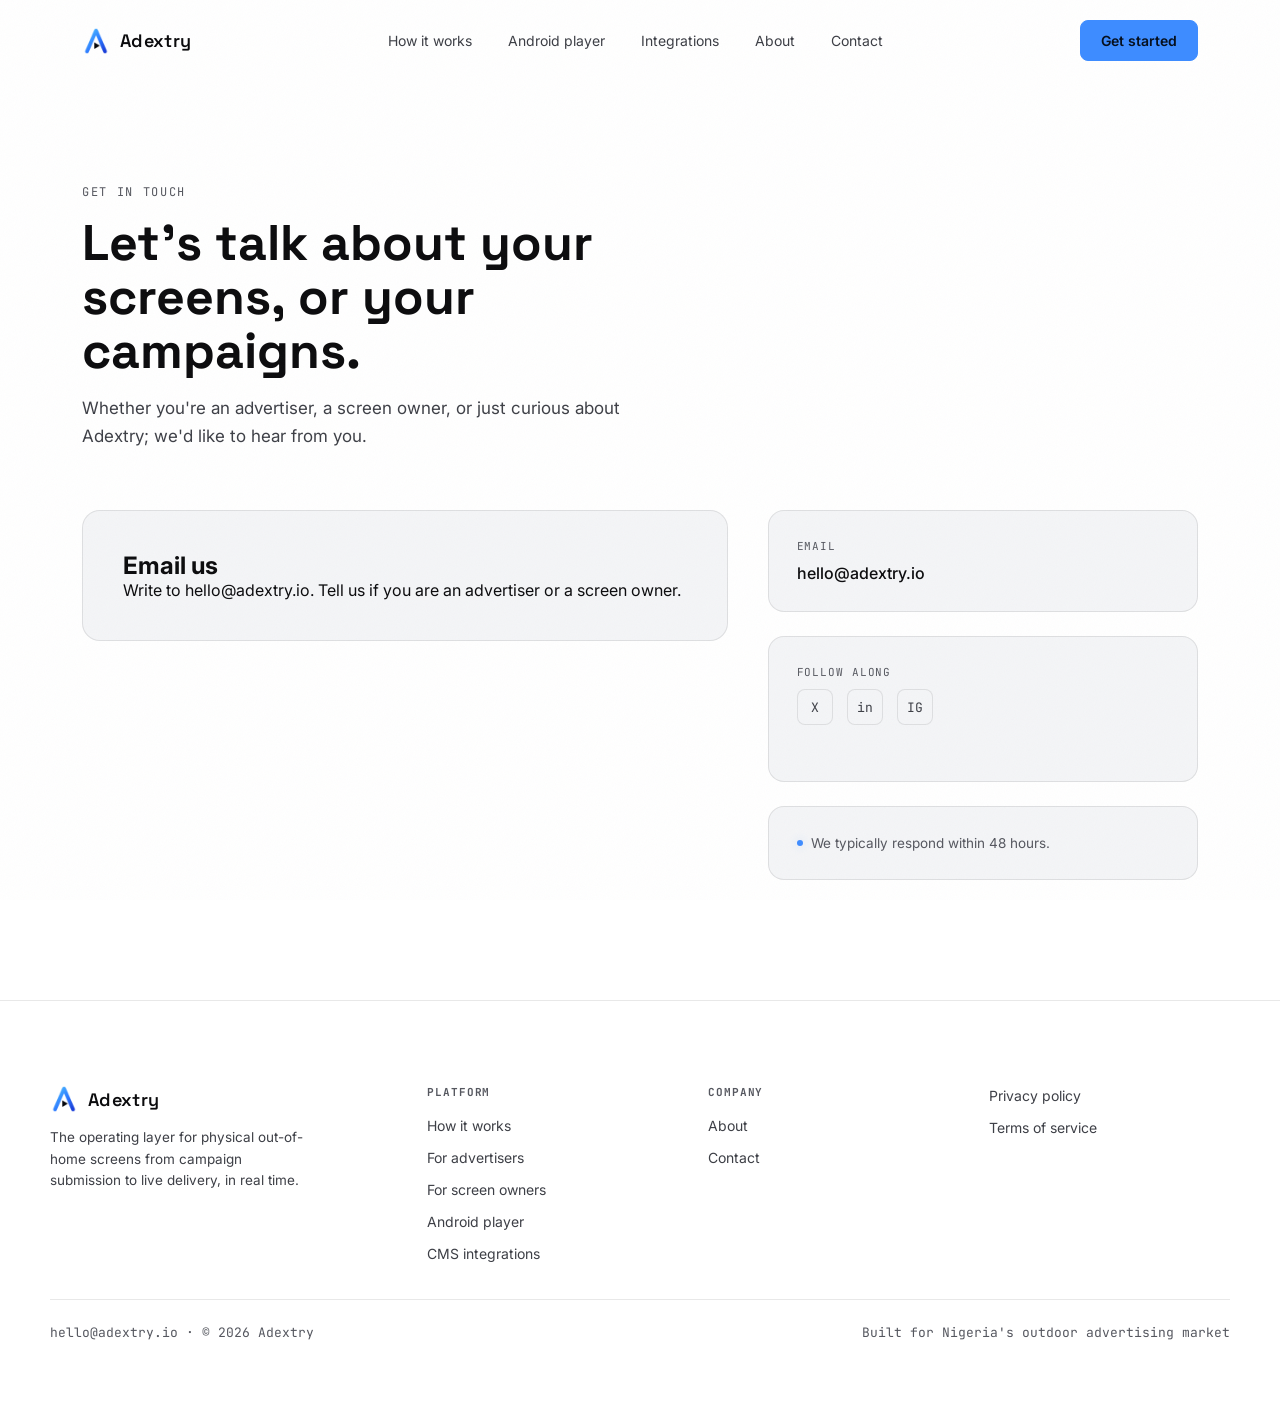
==== contact/index.html @ 5902b3f1 "Adextry landing site" ====
<!DOCTYPE html>
<html lang="en">
<head>
<meta charset="UTF-8" />
<meta name="viewport" content="width=device-width, initial-scale=1.0" />
<meta name="color-scheme" content="dark light">
<title>Contact Adextry</title>

<meta name="description" content="Adextry connects advertisers with digital billboards and screens across Nigeria. Choose your screens, pay in naira, and get proof-of-play for every airing.">
<meta name="theme-color" content="#2563EB">
<link rel="icon" href="../static/images/logo/favicon.ico" sizes="any">
<link rel="icon" type="image/png" sizes="32x32" href="../static/images/logo/favicon-32.png">
<link rel="icon" type="image/png" sizes="192x192" href="../static/images/logo/favicon-192.png">
<link rel="apple-touch-icon" href="../static/images/logo/apple-touch-icon.png">
<meta property="og:site_name" content="Adextry">
<meta property="og:type" content="website">
<meta property="og:title" content="Adextry: advertise on real screens, without the salesperson">
<meta property="og:description" content="Book digital billboards across Nigeria. Proof-of-play for every airing.">
<meta property="og:image" content="://../static/images/logo/og-image.png">
<meta name="twitter:card" content="summary_large_image">

<link rel="preconnect" href="https://fonts.googleapis.com">
<link href="https://fonts.googleapis.com/css2?family=Space+Grotesk:wght@400;500;600;700&family=Inter:wght@400;500;600&family=JetBrains+Mono:wght@400;500&display=swap" rel="stylesheet">
<link rel="stylesheet" href="../static/css/adextry/base.css">

<!---->


<link rel="stylesheet" href="../static/css/adextry/contact.css">


<link rel="stylesheet" href="../static/css/adextry/theme-light.css">
</head>
<body>


<nav id="nav">
  <div class="wrap nav-row">
    <a href="../" class="logo">
      <img
        src="../static/images/logo/logo-dark.png"
        alt="Adextry"
        class="logo-mark-img logo-t-dark"
      >
<img
        src="../static/images/logo/logo-light.png"
        alt="" aria-hidden="true"
        class="logo-mark-img logo-t-light"
      >
      <span class="logo-word">Adextry</span>
    </a>

    <div class="nav-links">
      <a href="../how-it-works/"
          class="">How it works</a>
          <a href="../player/" class="">Android player</a>
      <a href="../integrations/"
      class="">Integrations</a>
      <a href="../about/"
          class="">About</a>
      <a href="../contact/"
          class="">Contact</a>
    </div>

    <div class="nav-actions">
      <a href="../contact/" class="btn btn-primary">Get started</a>
    </div>

    <!-- Mobile-only hamburger, hidden on desktop via CSS -->
    <button class="nav-toggle" id="navToggle" aria-label="Open menu" aria-expanded="false" aria-controls="mobileMenu">
      <span></span><span></span><span></span>
    </button>
  </div>
</nav>

<!-- Mobile slide-down menu, hidden on desktop via CSS -->
<div class="mobile-menu" id="mobileMenu">
  <a href="../how-it-works/"
     class="">How it works</a>
  <a href="../player/"
    class="">Android player</a>
  <a href="../integrations/"
    class="">Integrations</a>
  <a href="../about/"
     class="">About</a>
  <a href="../contact/"
     class="">Contact</a>
  <div class="mobile-actions">
    <a href="../contact/" class="btn btn-primary">Get started</a>
  </div>
</div>



<header class="page-head">
  <div class="wrap">
    <span class="eyebrow">Get in touch</span>
    <h1>Let's talk about your screens, or your campaigns.</h1>
    <p>Whether you're an advertiser, a screen owner, or just curious about Adextry; we'd like to hear from you.</p>
  </div>
</header>

<section class="wrap contact-grid">
  
  <!-- HTMX Target Wrapper -->
  <div id="contact-panel-container" class="form-panel reveal"><h2 style="margin-top:0">Email us</h2><p>Write to <a href="mailto:hello@adextry.io">hello@adextry.io</a>. Tell us if you are an advertiser or a screen owner.</p></div>

  <div class="info-panel">
    <div class="info-card reveal">
      <div class="label">Email</div>
      <div class="value"><a href="mailto:hello@adextry.io?subject=Inquiry%20from%20Adextry%20Website">hello@adextry.io</a></div>
    </div>
    <div class="info-card reveal" style="transition-delay:80ms">
      <div class="label">Follow along</div>
      <div class="social-row">
        <a href="#" aria-label="X / Twitter">X</a>
        <a href="#" aria-label="LinkedIn">in</a>
        <a href="#" aria-label="Instagram">IG</a>
      </div>
    </div>
    <div class="info-card reveal" style="transition-delay:160ms">
      <p class="response-note">We typically respond within 48 hours.</p>
    </div>
  </div>
</section>




<footer class="site-footer">
  <div class="wrap footer-grid">

    <div class="footer-brand">
      <div class="logo">
        <img
          src="../static/images/logo/logo-dark.png"
          alt="Adextry"
          class="logo-mark-img logo-t-dark"
        >
<img
          src="../static/images/logo/logo-light.png"
          alt="" aria-hidden="true"
          class="logo-mark-img logo-t-light"
        >
        <span class="logo-word">Adextry</span>
      </div>
      <p>The operating layer for physical out-of-home screens from campaign submission to live delivery, in real time.</p>
      <!--
        <div class="social-row">
          <a href="#" aria-label="X / Twitter">X</a>
          <a href="#" aria-label="LinkedIn">in</a>
          <a href="#" aria-label="Instagram">IG</a>
        </div>
      -->
    </div>

    <div class="footer-col">
      <h4>Platform</h4>
      <ul>
        <li><a href="../how-it-works/">How it works</a></li>
        <li><a href="../how-it-works/#advertisers">For advertisers</a></li>
        <li><a href="../how-it-works/#screen-owners">For screen owners</a></li>
        <li><a href="../player/">Android player</a></li>
        <li><a href="../integrations/">CMS integrations</a></li>
      </ul>
    </div>

    <div class="footer-col">
      <h4>Company</h4>
      <ul>
        <li><a href="../about/">About</a></li>
        <li><a href="../contact/">Contact</a></li>
      </ul>
    </div>

    <div class="footer-col">
      <ul>
        <li><a href="../privacy/">Privacy policy</a></li>
        <li><a href="../terms/">Terms of service</a></li>
       </ul>
     </div>

  </div>

  <div class="wrap footer-bottom">
    <div class="footer-meta">
      <a href="mailto:hello@adextry.io">hello@adextry.io</a>
      <span class="dot">&middot;</span>
      <span>&copy; 2026 Adextry</span>
    </div>
    <div class="footer-meta">
      <span>Built for Nigeria's outdoor advertising market</span>
    </div>
  </div>
</footer>

<script src="../static/js/adextry/base.js"></script>

</body>
</html>
---- static/css/adextry/base.css ----
/* dark mood */

:root{
  --bg: #000000;
  --panel: #131316;
  --panel-border: rgba(255,255,255,0.08);
  --chrome-1: #F4F5F7;
  --chrome-2: #9DA0A6;
  --chrome-3: #4A4B52;
  --text-hi: #F2F2F5;
  --text-mid: #C2C3CA;
  --text-low: #8F9096;
  --accent: #3E8CFF;
  --accent-dim: rgba(62,140,255,0.12);
}

*{ margin:0; padding:0; box-sizing:border-box; }

html{ scroll-behavior:smooth; }

body{
  background: var(--bg);
  color: var(--text-hi);
  font-family: 'Inter', sans-serif;
  overflow-x:hidden;
  position:relative;
}

/* subtle grain, present on every page */
body::before{
  content:"";
  position:fixed;
  inset:0;
  pointer-events:none;
  z-index:2;
  opacity:0.035;
  background-image:url("data:image/svg+xml,%3Csvg xmlns='http://www.w3.org/2000/svg' width='120' height='120'%3E%3Cfilter id='n'%3E%3CfeTurbulence type='fractalNoise' baseFrequency='0.9' numOctaves='2' stitchTiles='stitch'/%3E%3C/filter%3E%3Crect width='100%25' height='100%25' filter='url(%23n)'/%3E%3C/svg%3E");
}

a{ color:inherit; text-decoration:none; }
button{ font-family:inherit; cursor:pointer; }

:focus-visible{
  outline: 2px solid var(--accent);
  outline-offset: 3px;
  border-radius: 4px;
}

.wrap{
  max-width: 1180px;
  margin: 0 auto;
  padding: 0 32px;
}

.eyebrow{
  font-family:'JetBrains Mono', monospace;
  font-size: 12px;
  letter-spacing: 0.14em;
  text-transform: uppercase;
  color: var(--text-low);
}

/* ---------- NAV (identical on every page) ---------- */
nav{
  position: fixed;
  top:0; left:0; right:0;
  z-index: 50;
  padding: 20px 0;
  background: rgba(10,10,11,0);
  border-bottom: 1px solid transparent;
  transition: background .4s ease, border-color .4s ease, backdrop-filter .4s ease;
}
nav.scrolled{
  background: rgba(10,10,11,0.72);
  backdrop-filter: blur(14px);
  border-bottom: 1px solid var(--panel-border);
}
.nav-row{
  display:flex;
  align-items:center;
  justify-content:space-between;
}
.logo{
  display:flex;
  align-items:center;
  gap:10px;
}

.logo-mark{
  width: 22px; height: 20px;
  clip-path: polygon(50% 0%, 100% 100%, 0% 100%);
  background: linear-gradient(155deg, var(--chrome-1) 0%, var(--chrome-2) 45%, var(--chrome-3) 60%, var(--chrome-1) 100%);
}
/* Real logo image (static/images/logo.png), falls back to .logo-mark shape onerror */
.logo-mark-img{
  width: 28px;
  height: 28px;
  object-fit: contain;
  display: block;
}
/* Logo: dark-mode (white play button) / light-mode (dark play button) pair */
.logo-t-light{ display:none; }
@media (prefers-color-scheme: light){
  .logo-t-dark{ display:none; }
  .logo-t-light{ display:block; }
}

.logo-word{
  font-family:'Space Grotesk', sans-serif;
  font-weight:600;
  font-size: 18px;
  letter-spacing: 0.02em;
}
.nav-links{
  display:flex;
  align-items:center;
  gap: 36px;
  font-size: 14px;
  color: var(--text-mid);
}
.nav-links a{ transition: color .2s ease; }
.nav-links a:hover{ color: var(--text-hi); }
.nav-links a.active{ color: var(--text-hi); }

.nav-actions{
  display:flex;
  align-items:center;
  gap: 14px;
}

.btn{
  display:inline-flex;
  align-items:center;
  gap:8px;
  padding: 11px 20px;
  font-size: 14px;
  font-weight: 500;
  border-radius: 8px;
  border: 1px solid var(--panel-border);
  background: transparent;
  color: var(--text-hi);
  position:relative;
  overflow:hidden;
}
.btn-primary{
  background: var(--accent);
  border-color: var(--accent);
  color: #06101F;
  font-weight: 600;
}
.btn-primary:hover{ background:#5A9EFF; }
.btn-ghost:hover{ border-color: var(--chrome-2); background: rgba(255,255,255,0.03); }

.see-how{
  font-size: 14px;
  color: var(--text-mid);
  border-bottom: 1px solid transparent;
  transition: border-color .2s ease, color .2s ease;
}
.see-how:hover{ color: var(--text-hi); border-color: var(--text-mid); }

/* ---------- MOBILE NAV (hamburger + slide-down menu) ---------- */
.nav-toggle{
  display:none;
  flex-direction:column;
  align-items:center;
  justify-content:center;
  gap:5px;
  width: 36px; height: 36px;
  background:none;
  border:none;
  padding:8px;
}
.nav-toggle span{
  width:22px; height:2px;
  background: var(--text-hi);
  border-radius:2px;
  transition: transform .25s ease, opacity .25s ease;
}
.nav-toggle.active span:nth-child(1){ transform: translateY(7px) rotate(45deg); }
.nav-toggle.active span:nth-child(2){ opacity:0; }
.nav-toggle.active span:nth-child(3){ transform: translateY(-7px) rotate(-45deg); }

.mobile-menu{
  display:none;
  position:fixed;
  top:0; left:0; right:0;
  z-index:49;
  background: rgba(5,5,6,0.98);
  backdrop-filter: blur(14px);
  border-bottom: 1px solid var(--panel-border);
  padding: 90px 32px 32px;
  flex-direction:column;
  gap: 22px;
  opacity:0;
  transform: translateY(-12px);
  transition: opacity .25s ease, transform .25s ease;
  pointer-events:none;
}
.mobile-menu a{
  font-size: 17px;
  font-weight: 500;
  color: var(--text-mid);
}
.mobile-menu a:hover, .mobile-menu a.active{ color: var(--text-hi); }
.mobile-menu .mobile-actions{
  display:flex;
  flex-direction:column;
  gap: 12px;
  margin-top: 8px;
  padding-top: 20px;
  border-top: 1px solid var(--panel-border);
}
.mobile-menu .btn{ width:100%; justify-content:center; }

/* JS adds/removes this to actually show the menu */
.mobile-menu.active{
  display:flex;
  opacity:1;
  transform:none;
  pointer-events:auto;
}

/* ---------- SCROLL REVEAL (shared utility) ---------- */
.reveal{
  opacity:0;
  transform: translateY(32px);
  transition: opacity .8s cubic-bezier(0.16,1,0.3,1), transform .8s cubic-bezier(0.16,1,0.3,1);
}
.reveal.in-view{ opacity:1; transform:none; }
.reveal-stagger.in-view > *{ transition-delay: calc(var(--i, 0) * 90ms); }


/* ---------- SOCIAL LINKS STYLING ---------- */
.social-row {
  display: flex;
  align-items: center;
  gap: 12px;
  margin: 20px 0 28px;
}

.social-row a {
  display: inline-flex;
  align-items: center;
  justify-content: center;
  width: 32px;
  height: 32px;
  border-radius: 6px;
  border: 1px solid var(--panel-border);
  background: var(--panel);
  font-family: 'JetBrains Mono', monospace;
  font-size: 12px;
  color: var(--text-mid);
  transition: all 0.2s ease;
}

.social-row a:hover {
  color: var(--text-hi);
  border-color: rgba(255, 255, 255, 0.2);
  background: rgba(255, 255, 255, 0.05);
}

@media (prefers-reduced-motion: reduce){
  .reveal{ opacity:1 !important; transform:none !important; transition:none !important; }
  html{ scroll-behavior:auto; }
}

/* ---------- FOOTER (identical on every page) ---------- */
.site-footer{
  border-top: 1px solid var(--panel-border);
  padding: 36px 0;
}
.footer-row{
  display:flex;
  align-items:center;
  justify-content:space-between;
  flex-wrap:wrap;
  gap: 20px;
}
.footer-links{
  display:flex;
  gap: 28px;
  font-size: 14px;
  color: var(--text-mid);
}
.footer-links a:hover{ color: var(--text-hi); }
.footer-meta{
  font-size: 13px;
  color: var(--text-low);
  display:flex;
  align-items:center;
  gap: 8px;
  font-family:'JetBrains Mono', monospace;
}
.footer-meta a:hover{ color: var(--text-mid); }
.footer-grid{
  display:grid;
  grid-template-columns: 1.4fr 1fr 1fr 1fr;
  gap: 40px;
  padding: 48px 0 36px;
}
.footer-brand p{
  font-size: 13.5px;
  color: var(--text-mid);
  line-height: 1.6;
  margin: 14px 0 18px;
  max-width: 260px;
}
.footer-col h4{
  font-family:'JetBrains Mono', monospace;
  font-size: 11px;
  letter-spacing: 0.08em;
  text-transform: uppercase;
  color: var(--text-low);
  margin-bottom: 16px;
}
.footer-col ul{ list-style:none; display:flex; flex-direction:column; gap: 12px; }
.footer-col a{ font-size: 14px; color: var(--text-mid); transition: color .2s ease; }
.footer-col a:hover{ color: var(--text-hi); }
 
.footer-bottom{
  display:flex;
  align-items:center;
  justify-content:space-between;
  flex-wrap:wrap;
  gap: 16px;
  padding: 24px 0;
  border-top: 1px solid var(--panel-border);
}

@media (max-width: 900px) {
  .footer-grid {
    grid-template-columns: repeat(3, 1fr);
    gap: 32px 24px;
  }
  .footer-brand {
    grid-column: 1 / -1;
    margin-bottom: 8px;
  }
  .footer-brand p {
    max-width: 100%;
  }
}

@media (max-width: 480px){
  .footer-grid{ grid-template-columns: 1fr; }
}

@media (max-width: 760px){
  .nav-links{ display:none; }
  .nav-actions{ display:none; }
  .nav-toggle{ display:flex; }
}
@media (min-width: 761px){
  .mobile-menu{ display:none !important; }
}

@media (max-width: 600px) {
  .site-footer {
    padding: 24px 0 36px;
  }

  .footer-grid {
    /* Keeps Platform & Company side by side, puts Legal below */
    grid-template-columns: 1fr 1fr;
    gap: 28px 16px;
    padding: 32px 0 28px;
  }

  .footer-col h4 {
    margin-bottom: 12px;
  }

  .footer-col ul {
    gap: 10px;
  }

  .footer-bottom {
    flex-direction: column;
    align-items: flex-start;
    gap: 12px;
    padding-top: 20px;
  }

  .footer-meta {
    flex-wrap: wrap;
    font-size: 12px;
  }
}
---- static/css/adextry/contact.css ----
/* PAGE HEADER (Contact variant) */
.page-head{ padding: 180px 0 60px; }
.page-head h1{
  font-family:'Space Grotesk', sans-serif; font-weight: 700; font-size: clamp(34px, 4.6vw, 50px);
  line-height: 1.08; margin: 16px 0 16px; max-width: 620px;
}
.page-head p{ font-size: 17px; line-height: 1.65; color: var(--text-mid); max-width: 560px; }

/* CONTACT LAYOUT */
.contact-grid{
  padding-bottom: 120px; display:grid; grid-template-columns: 1.2fr 0.8fr; gap: 40px; align-items:start;
}
.form-panel{
  background: var(--panel); border: 1px solid var(--panel-border); border-radius: 18px; padding: 40px;
}
.field{ margin-bottom: 22px; }
.field label{ display:block; font-size: 13px; color: var(--text-mid); margin-bottom: 8px; }
.field input, .field select, .field textarea{
  width:100%; background: #0d0d0f; border: 1px solid var(--panel-border); border-radius: 8px;
  padding: 12px 14px; color: var(--text-hi); font-size: 14.5px;
}
.field textarea{ resize: vertical; min-height: 110px; }
.field input::placeholder, .field textarea::placeholder{ color: var(--text-low); }
.field-row{ display:grid; grid-template-columns: 1fr 1fr; gap: 18px; }

/* Only the form's submit button should go full-width — the shared nav's
   "Get started" button (also .btn-primary) must stay its normal size. */
.form-panel button[type="submit"].btn-primary{ width: 100%; }

.info-panel{ display:flex; flex-direction:column; gap: 24px; }
.info-card{
  background: var(--panel); border: 1px solid var(--panel-border); border-radius: 16px; padding: 28px;
}
.info-card .label{ font-family:'JetBrains Mono', monospace; font-size: 11px; letter-spacing:0.08em; text-transform:uppercase; color: var(--text-low); margin-bottom: 10px; }
.info-card .value{ font-size: 16px; font-weight: 500; }
.info-card .value a:hover{ color: var(--accent); }
.social-row{ display:flex; gap: 14px; margin-top: 4px; }
.social-row a{
  width: 36px; height: 36px; border-radius: 8px; border: 1px solid var(--panel-border);
  display:flex; align-items:center; justify-content:center; font-size: 13px; color: var(--text-mid);
}
.social-row a:hover{ color: var(--text-hi); border-color: var(--chrome-2); }
.response-note{ font-size: 13.5px; color: var(--text-low); display:flex; align-items:center; gap:8px; }
.response-note::before{
  content:""; width:6px; height:6px; border-radius:50%; background: var(--accent);
  box-shadow: 0 0 8px 1px var(--accent-dim);
}

/* ---------- BUTTON & HTMX LOADING STATE ---------- */
.form-panel button[type="submit"].btn-primary {
  width: 100%;
  display: inline-flex;
  align-items: center;
  justify-content: center;
  position: relative;
  min-height: 46px; /* Maintains button height during loading */
  transition: opacity 0.2s ease, background-color 0.2s ease;
}

/* Disabled state when sending */
.form-panel button[type="submit"].btn-primary:disabled,
button.htmx-request {
  cursor: not-allowed;
  opacity: 0.85;
}

/* Hide indicator by default */
.htmx-indicator {
  display: none;
  align-items: center;
  justify-content: center;
}

/* Show spinner & hide text whether .htmx-request is on the button or form */
.htmx-request .btn-text,
button.htmx-request .btn-text {
  display: none !important;
}

.htmx-request .htmx-indicator,
button.htmx-request .htmx-indicator {
  display: flex !important;
}

/* Spinner Animation */
.spinner {
  animation: spin 0.75s linear infinite;
  display: block;
}

@keyframes spin {
  from { transform: rotate(0deg); }
  to { transform: rotate(360deg); }
}

/* ---------- SUCCESS CARD STATE ---------- */
.form-panel.success-state {
  display: flex;
  flex-direction: column;
  align-items: center;
  justify-content: center;
  text-align: center;
  padding: 64px 32px;
  opacity: 1 !important;
  transform: none !important;
}

.success-icon {
  width: 64px;
  height: 64px;
  background: var(--accent-dim);
  border-radius: 50%;
  display: flex;
  align-items: center;
  justify-content: center;
  margin-bottom: 20px;
}

.success-state h3 {
  font-family: 'Space Grotesk', sans-serif;
  font-size: 24px;
  font-weight: 600;
  color: var(--text-hi);
  margin-bottom: 12px;
}

.success-state p {
  font-size: 15px;
  line-height: 1.6;
  color: var(--text-mid);
  max-width: 380px;
  margin: 0 auto;
}

@media (max-width: 760px){
  .page-head{ padding: 150px 0 40px; }
  .contact-grid{ grid-template-columns: 1fr; }
  .field-row{ grid-template-columns: 1fr; }
}
---- static/css/adextry/theme-light.css ----
/* ==========================================================
   Adextry landing pages: light mode
   Load this AFTER base.css and home.css (and any other page css).
   Dark stays the default; these rules only apply when the
   visitor's device is set to light.
   ========================================================== */

:root{ color-scheme: dark light; }

@media (prefers-color-scheme: light){

  :root{
    --bg: #FFFFFF;
    --panel: #F4F5F7;
    --panel-border: rgba(0,0,0,0.09);
    --chrome-1: #3A3B41;
    --chrome-2: #6B6E75;
    --chrome-3: #17181B;
    --text-hi: #0B0B0D;
    --text-mid: #3D3F46;
    --text-low: #55575F;
    /* --accent and --accent-dim stay the same in both modes */
  }

  /* The device mockup is a lit screen, so it stays dark in both modes.
     Re-declare the dark values for everything inside it. */
  .device-stage{
    --panel-border: rgba(255,255,255,0.08);
    --chrome-1: #F4F5F7;
    --chrome-2: #9DA0A6;
    --chrome-3: #4A4B52;
    --text-hi: #F2F2F5;
    --text-mid: #A9A9B2;
    --text-low: #6E6E76;
  }
  .device-frame{
    box-shadow:
      0 40px 70px -18px rgba(0,0,0,0.35),
      0 2px 0 rgba(0,0,0,0.04);
    border-color: rgba(0,0,0,0.08);
  }
  .device-glow{ opacity: 0.75; }
  .device-stand{ opacity: 0.15; }

  /* Nav */
  nav.scrolled{ background: rgba(255,255,255,0.78); }
  .mobile-menu{ background: rgba(255,255,255,0.98); }


  /* Buttons and small controls */
  .btn-ghost:hover{ background: rgba(0,0,0,0.04); }
  .social-row a:hover{
    border-color: rgba(0,0,0,0.2);
    background: rgba(0,0,0,0.05);
  }

  /* Cards */
  .card:hover{ border-color: rgba(0,0,0,0.22); }
  .card-icon svg{ stroke: var(--text-mid); } /* overrides the inline stroke="#9DA0A6" */

  /* Contact form: contact.css hard-codes #0d0d0f for inputs, so it doesn't
     follow --panel/--bg. Give it a light field color instead. */
  .field input, .field select, .field textarea{
    background: #FFFFFF;
    border-color: rgba(0,0,0,0.14);
  }
  .field input:focus, .field select:focus, .field textarea:focus{
    border-color: var(--accent);
    outline: none;
  }
}
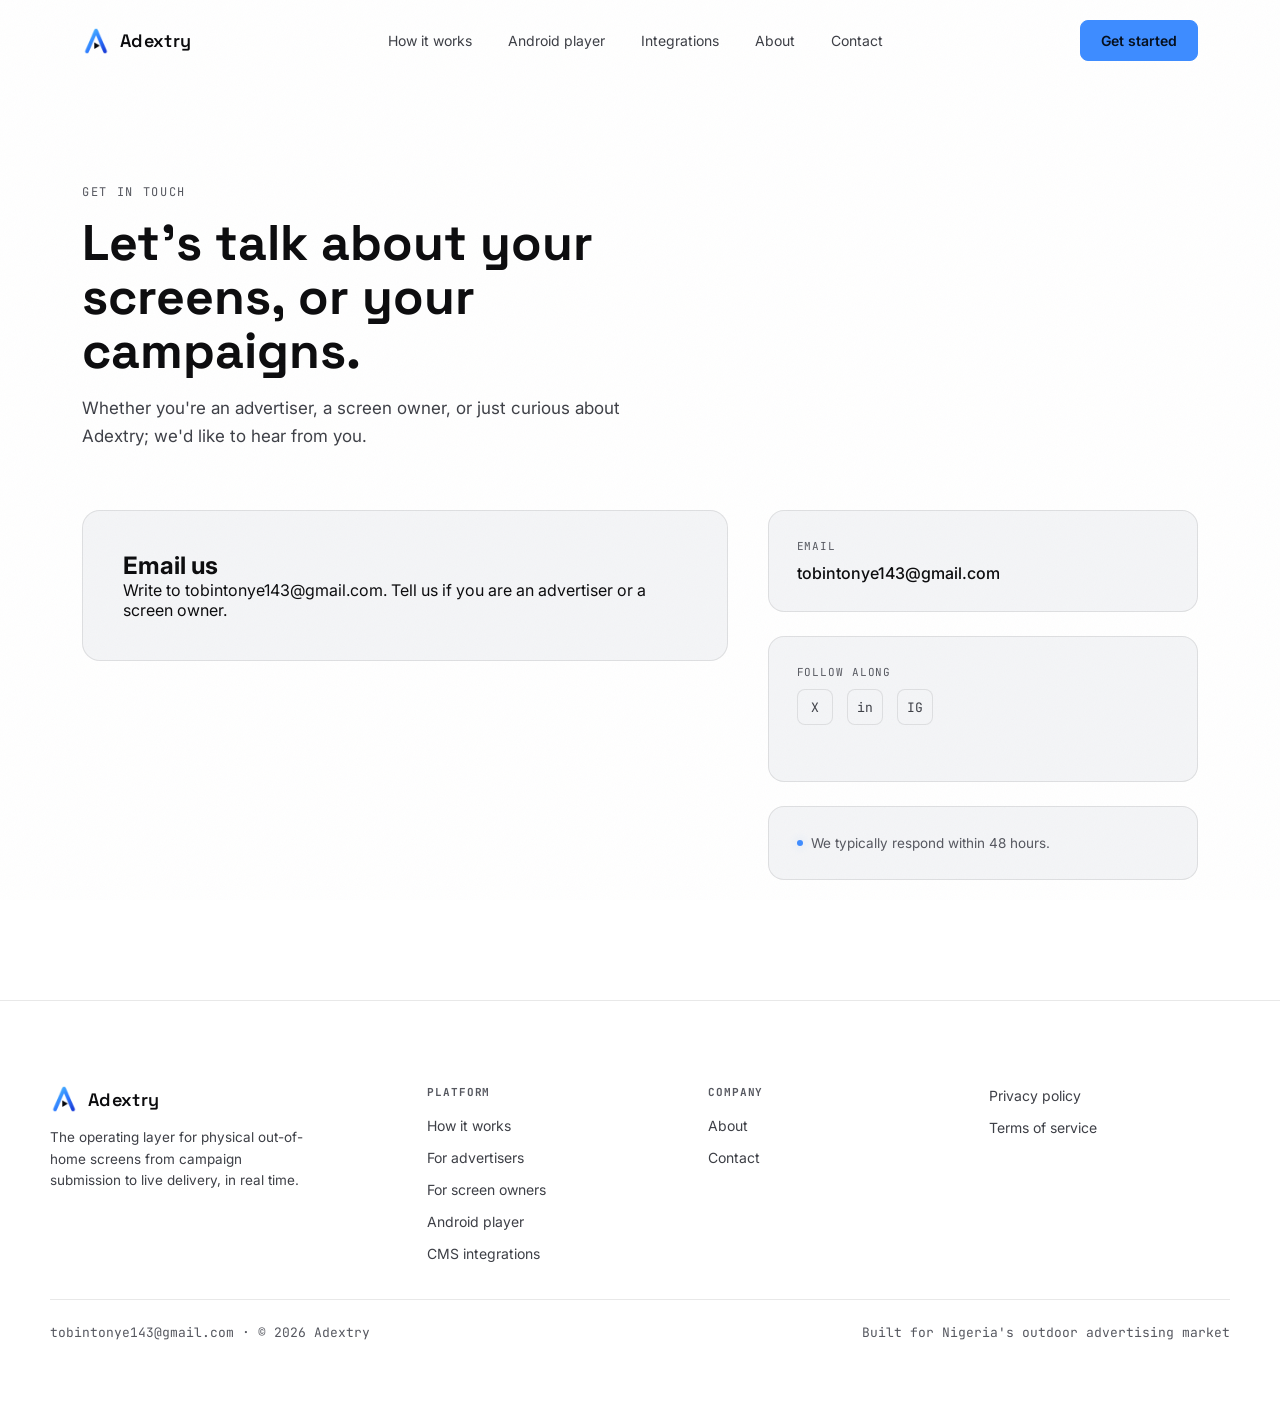
==== commit 95089ec4: "Adextry landing site" ====
--- a/contact/index.html
+++ b/contact/index.html
@@ -104,12 +104,12 @@
 <section class="wrap contact-grid">
   
   <!-- HTMX Target Wrapper -->
-  <div id="contact-panel-container" class="form-panel reveal"><h2 style="margin-top:0">Email us</h2><p>Write to <a href="mailto:hello@adextry.io">hello@adextry.io</a>. Tell us if you are an advertiser or a screen owner.</p></div>
+  <div id="contact-panel-container" class="form-panel reveal"><h2 style="margin-top:0">Email us</h2><p>Write to <a href="mailto:tobintonye143@gmail.com">tobintonye143@gmail.com</a>. Tell us if you are an advertiser or a screen owner.</p></div>
 
   <div class="info-panel">
     <div class="info-card reveal">
       <div class="label">Email</div>
-      <div class="value"><a href="mailto:hello@adextry.io?subject=Inquiry%20from%20Adextry%20Website">hello@adextry.io</a></div>
+      <div class="value"><a href="mailto:tobintonye143@gmail.com?subject=Inquiry%20from%20Adextry%20Website">tobintonye143@gmail.com</a></div>
     </div>
     <div class="info-card reveal" style="transition-delay:80ms">
       <div class="label">Follow along</div>
@@ -185,7 +185,7 @@
 
   <div class="wrap footer-bottom">
     <div class="footer-meta">
-      <a href="mailto:hello@adextry.io">hello@adextry.io</a>
+      <a href="mailto:tobintonye143@gmail.com">tobintonye143@gmail.com</a>
       <span class="dot">&middot;</span>
       <span>&copy; 2026 Adextry</span>
     </div>
